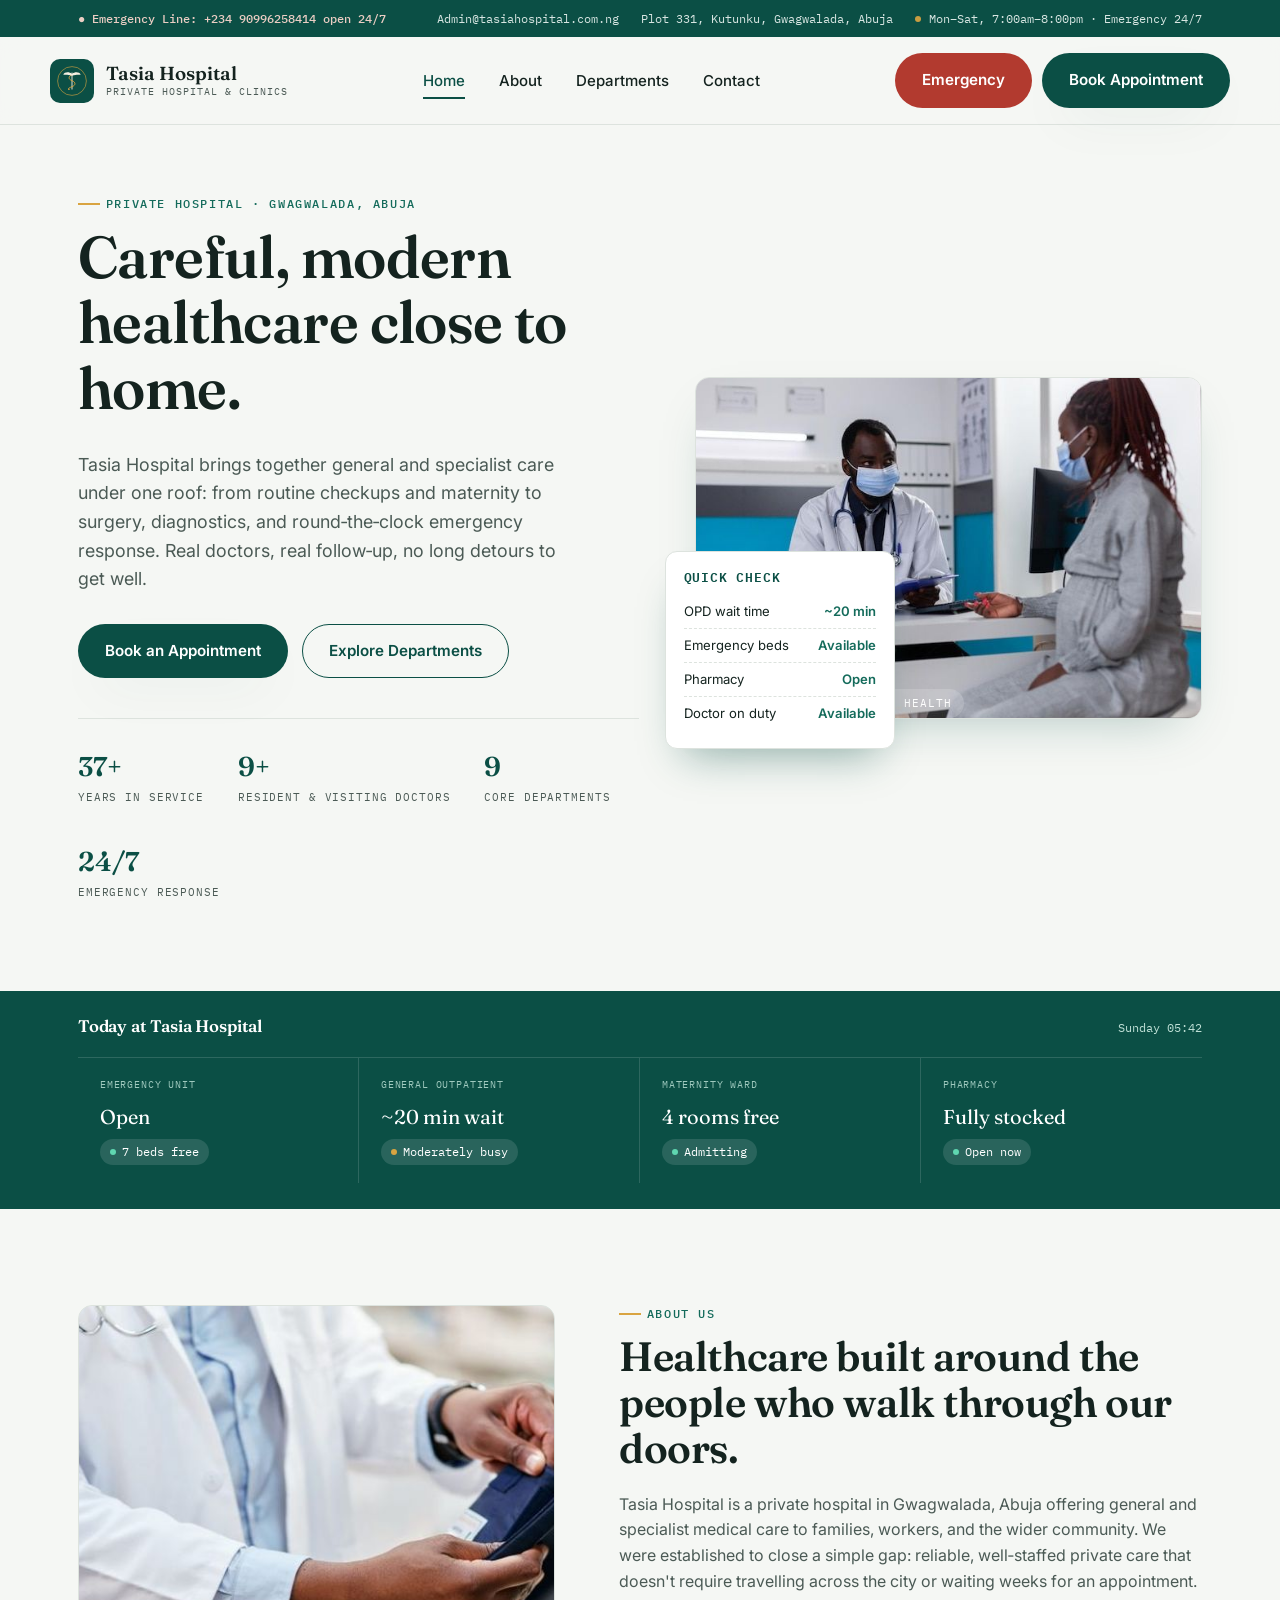
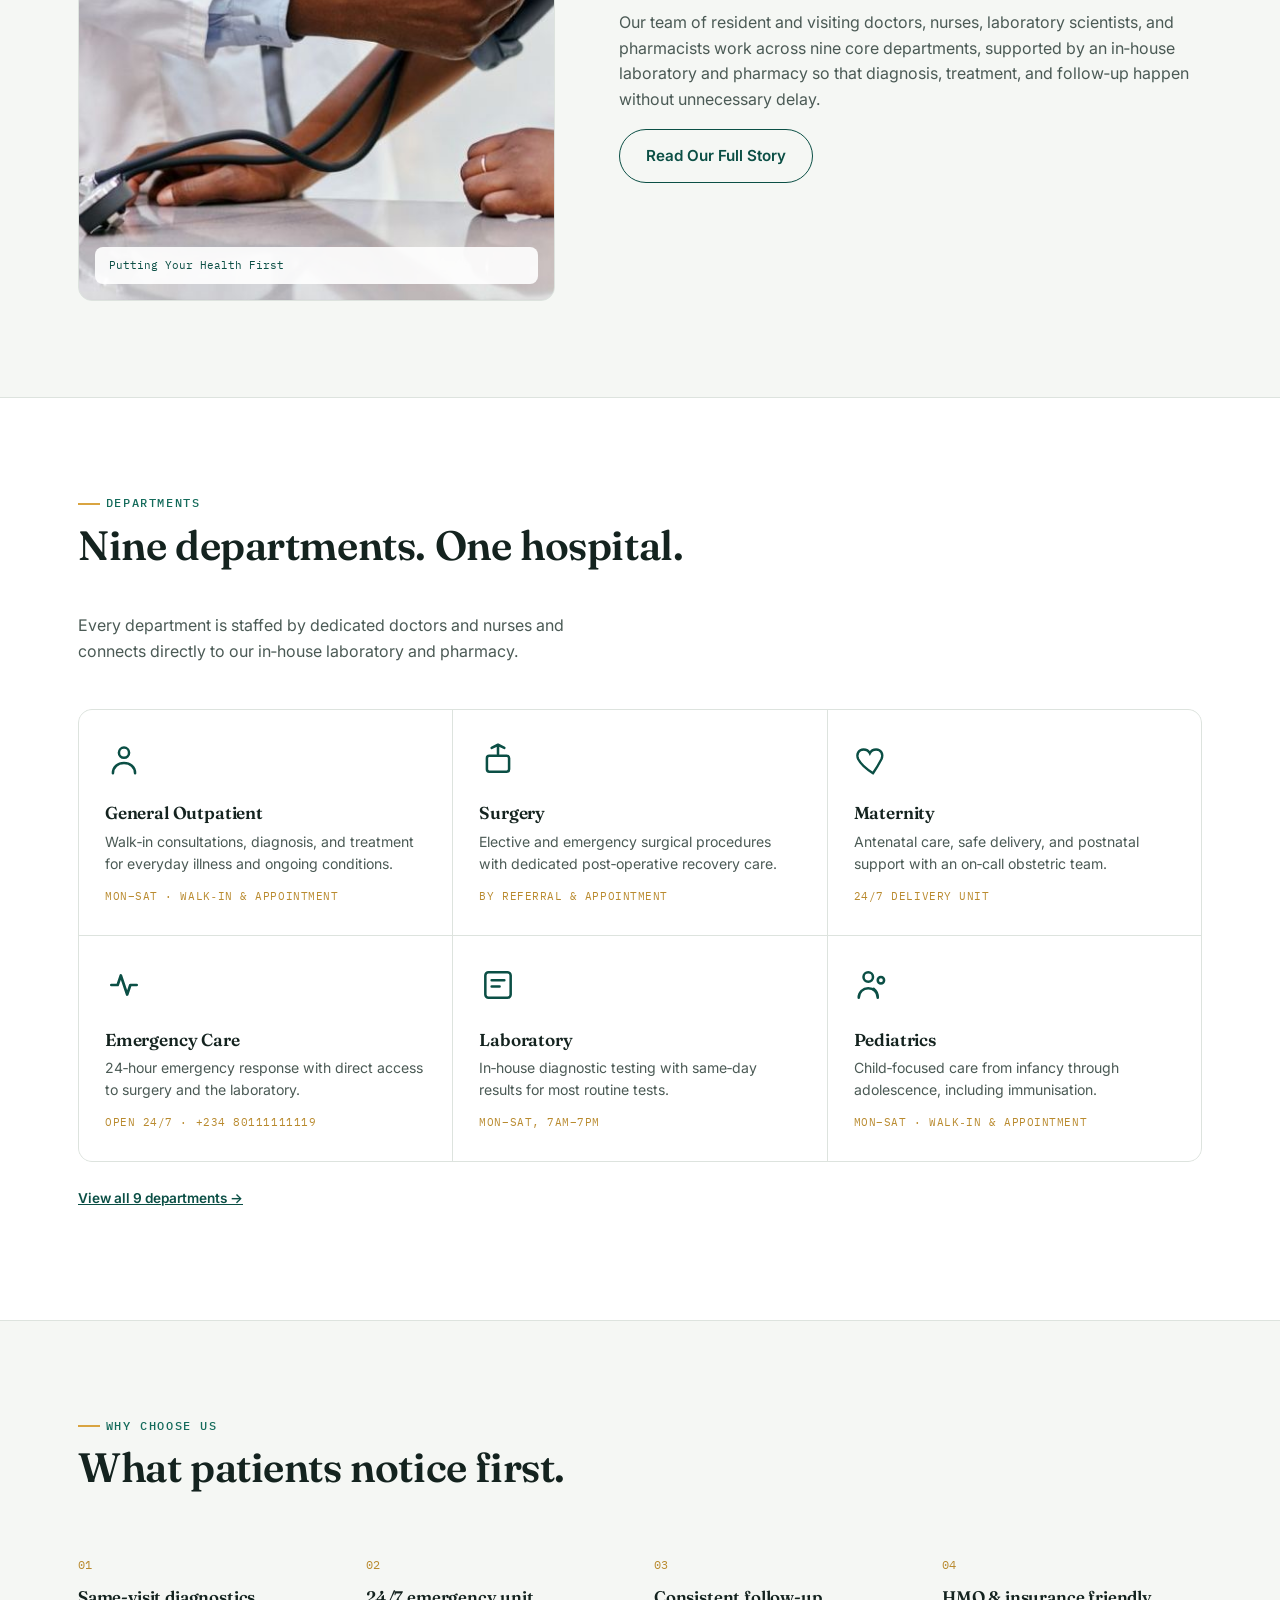
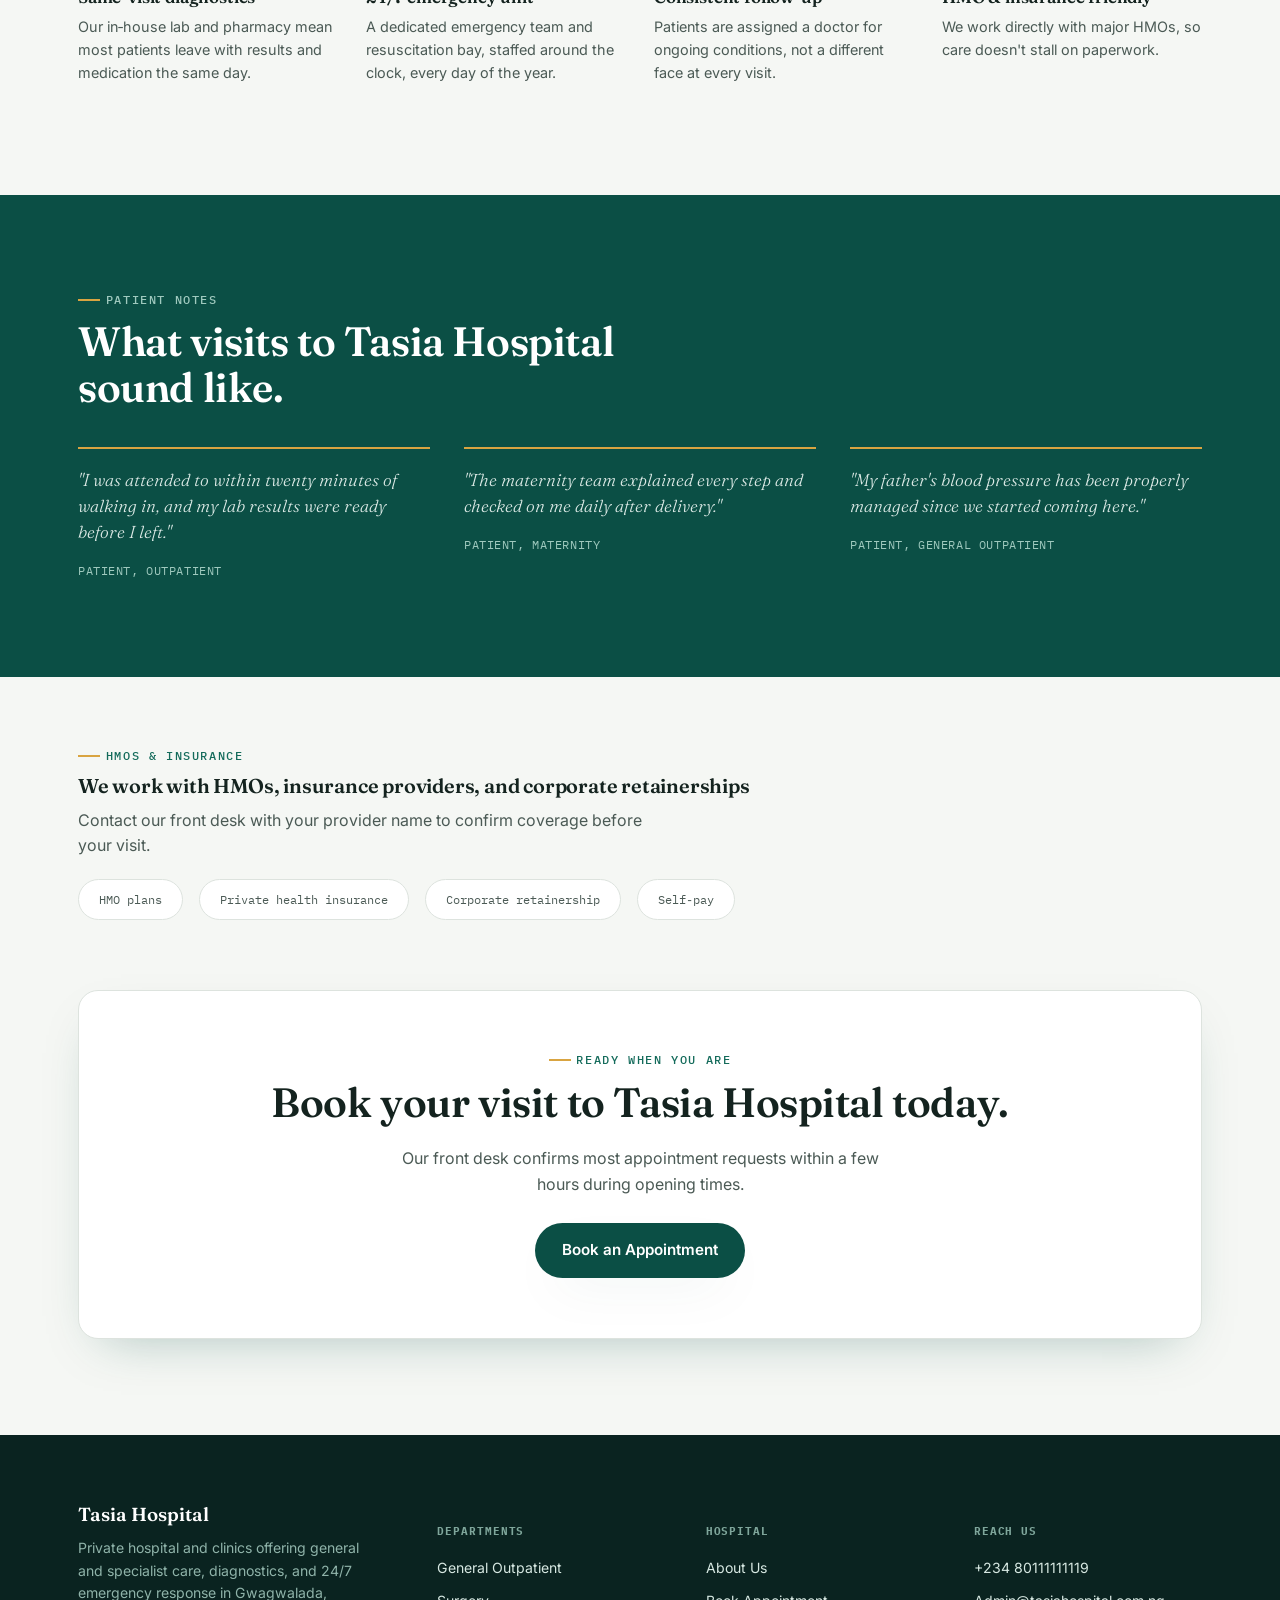
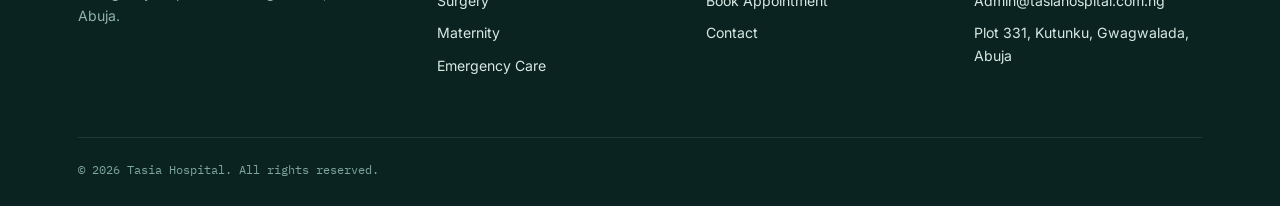
==== index.html @ 65cfa663 "Add files via upload" ====
<!DOCTYPE html>
<html lang="en">
<head>
<meta charset="UTF-8">
<meta name="viewport" content="width=device-width, initial-scale=1.0">
<title>Tasia Hospital  Quality Private Healthcare</title>
<link rel="preconnect" href="https://fonts.googleapis.com">
<link href="https://fonts.googleapis.com/css2?family=Fraunces:ital,opsz,wght@0,9..144,300;0,9..144,500;0,9..144,600;1,9..144,500&family=Inter:wght@400;500;600;700;800&family=IBM+Plex+Mono:wght@400;500&display=swap" rel="stylesheet">
<link rel="icon" type="image/svg+xml" href="images/logo-mark.svg">
<link rel="stylesheet" href="css/style.css">
</head>
<body>

<!-- TOPBAR -->
<div class="topbar">
  <div class="wrap">
    <div class="topbar-item topbar-emergency">● Emergency Line: +234 90996258414 open 24/7</div>
    <div style="display:flex;gap:22px;flex-wrap:wrap;">
      <div class="topbar-item">Admin@tasiahospital.com.ng</div>
      <div class="topbar-item">Plot 331, Kutunku, Gwagwalada, Abuja</div>
      <div class="topbar-item"><span class="dot"></span> Mon–Sat, 7:00am–8:00pm · Emergency 24/7</div>
    </div>
  </div>
</div>
<!-- HEADER -->
<header class="site">
  <div class="wrap nav">
    <div class="brand">
      <div class="brand-mark">
        <img src="images/logo-mark.svg" width="30" height="30" alt="Tasia Hospital logo mark" style="display:block;">
      </div>
      <div class="brand-name">Tasia Hospital<small>Private Hospital &amp; Clinics</small></div>
    </div>
    <nav class="links">
      <a href="index.html" class="active">Home</a>
      <a href="about.html">About</a>
      <a href="departments.html">Departments</a>
      <a href="contact.html">Contact</a>
    </nav>
    <button class="burger" aria-label="Toggle menu"><span></span></button>
    <div class="nav-cta">
      <a class="btn btn-red" href="contact.html">Emergency</a>
      <a class="btn btn-primary" href="contact.html#appointment">Book Appointment</a>
    </div>
  </div>
</header>

<!-- HERO -->
<div class="hero">
  <div class="wrap">
    <div class="hero-grid">
      <div class="hero-copy">
        <div class="eyebrow">Private Hospital · Gwagwalada, Abuja</div>
        <h1>Careful, modern healthcare  close to home.</h1>
        <p class="lead">Tasia Hospital brings together general and specialist care under one roof: from routine checkups and maternity to surgery, diagnostics, and round‑the‑clock emergency response. Real doctors, real follow‑up, no long detours to get well.</p>
        <div class="hero-ctas">
          <a class="btn btn-primary" href="contact.html#appointment">Book an Appointment</a>
          <a class="btn btn-outline" href="departments.html">Explore Departments</a>
        </div>
        <div class="trust-row">
          <div class="trust-item"><div class="num">37+</div><div class="lbl">Years in Service</div></div>
          <div class="trust-item"><div class="num">9+</div><div class="lbl">Resident &amp; Visiting Doctors</div></div>
          <div class="trust-item"><div class="num">9</div><div class="lbl">Core Departments</div></div>
          <div class="trust-item"><div class="num">24/7</div><div class="lbl">Emergency Response</div></div>
        </div>
      </div>

      <div class="hero-visual">
        <div class="hero-card">
          <div class="hero-photo" style="background:none;padding:0;">
            <img src="images/health1.jpg" alt="Illustration of the Tasia Hospital Services" style="position:absolute;inset:0;width:100%;height:100%;object-fit:cover;">
            <span class="tag" style="position:relative;">Tasia Hospital · Best in Health</span>
          </div>
        </div>
        <div class="float-widget">
          <h4>Quick Check</h4>
          <div class="float-row"><span>OPD wait time</span><span class="status-ok">~20 min</span></div>
          <div class="float-row"><span>Emergency beds</span><span class="status-ok">Available</span></div>
          <div class="float-row"><span>Pharmacy</span><span class="status-ok">Open</span></div>
          <div class="float-row"><span>Doctor on duty</span><span class="status-ok">Available</span></div>
        </div>
      </div>
    </div>
  </div>
</div>

<!-- LIVE STATUS STRIP -->
<div class="status-strip">
  <div class="wrap">
    <div class="status-head">
      <h3>Today at Tasia Hospital</h3>
      <div class="clock" id="liveClock">Loading current time…</div>
    </div>
    <div class="status-grid">
      <div class="status-cell">
        <div class="k">Emergency Unit</div>
        <div class="v">Open</div>
        <span class="pill"><span class="dot"></span>7 beds free</span>
      </div>
      <div class="status-cell">
        <div class="k">General Outpatient</div>
        <div class="v">~20 min wait</div>
        <span class="pill busy"><span class="dot"></span>Moderately busy</span>
      </div>
      <div class="status-cell">
        <div class="k">Maternity Ward</div>
        <div class="v">4 rooms free</div>
        <span class="pill"><span class="dot"></span>Admitting</span>
      </div>
      <div class="status-cell">
        <div class="k">Pharmacy</div>
        <div class="v">Fully stocked</div>
        <span class="pill"><span class="dot"></span>Open now</span>
      </div>
    </div>
  </div>
</div>

<!-- ABOUT TEASER -->
<section id="about">
  <div class="wrap about-grid">
    <div class="about-figure">
      <img src="images/health2.jpg" alt="Illustration of a Tasia Hospital patient ward" style="position:absolute;inset:0;width:100%;height:100%;object-fit:cover;">
      <div class="caption">Putting Your Health First</div>
    </div>
    <div>
      <div class="eyebrow">About Us</div>
      <h2>Healthcare built around the people who walk through our doors.</h2>
      <p>Tasia Hospital is a private hospital in Gwagwalada, Abuja offering general and specialist medical care to families, workers, and the wider community. We were established to close a simple gap: reliable, well‑staffed private care that doesn't require travelling across the city or waiting weeks for an appointment.</p>
      <p>Our team of resident and visiting doctors, nurses, laboratory scientists, and pharmacists work across nine core departments, supported by an in‑house laboratory and pharmacy so that diagnosis, treatment, and follow‑up happen without unnecessary delay.</p>
      <a class="btn btn-outline" href="about.html">Read Our Full Story</a>
    </div>
  </div>
</section>

<!-- DEPARTMENTS TEASER -->
<section style="background:var(--surface);border-top:1px solid var(--line);border-bottom:1px solid var(--line);">
  <div class="wrap">
    <div class="section-head">
      <div>
        <div class="eyebrow">Departments</div>
        <h2>Nine departments. One hospital.</h2>
      </div>
      <p>Every department is staffed by dedicated doctors and nurses and connects directly to our in‑house laboratory and pharmacy.</p>
    </div>

    <div class="dept-grid">
      <div class="dept-card">
        <svg class="dept-icon" viewBox="0 0 24 24" fill="none"><circle cx="12" cy="8" r="3.2" stroke="currentColor" stroke-width="1.6"/><path d="M5 21c0-4 3.1-6.5 7-6.5S19 17 19 21" stroke="currentColor" stroke-width="1.6" stroke-linecap="round"/></svg>
        <h4>General Outpatient</h4>
        <p>Walk‑in consultations, diagnosis, and treatment for everyday illness and ongoing conditions.</p>
        <div class="dept-meta">Mon–Sat · Walk‑in &amp; appointment</div>
      </div>
      <div class="dept-card">
        <svg class="dept-icon" viewBox="0 0 24 24" fill="none"><path d="M12 3v6M12 3l4 2M12 3 8 5" stroke="currentColor" stroke-width="1.6" stroke-linecap="round"/><rect x="5" y="10" width="14" height="10" rx="1.5" stroke="currentColor" stroke-width="1.6"/></svg>
        <h4>Surgery</h4>
        <p>Elective and emergency surgical procedures with dedicated post‑operative recovery care.</p>
        <div class="dept-meta">By referral &amp; appointment</div>
      </div>
      <div class="dept-card">
        <svg class="dept-icon" viewBox="0 0 24 24" fill="none"><path d="M12 21s-7-4.35-9.3-8.8C1.2 8.9 3 6 6 6c2 0 3.4 1.2 4 2.4C10.6 7.2 12 6 14 6c3 0 4.8 2.9 3.3 6.2C15 16.65 12 21 12 21z" stroke="currentColor" stroke-width="1.5"/></svg>
        <h4>Maternity</h4>
        <p>Antenatal care, safe delivery, and postnatal support with an on‑call obstetric team.</p>
        <div class="dept-meta">24/7 delivery unit</div>
      </div>
      <div class="dept-card">
        <svg class="dept-icon" viewBox="0 0 24 24" fill="none"><path d="M4 12h4l2-6 4 12 2-6h4" stroke="currentColor" stroke-width="1.7" stroke-linecap="round" stroke-linejoin="round"/></svg>
        <h4>Emergency Care</h4>
        <p>24‑hour emergency response with direct access to surgery and the laboratory.</p>
        <div class="dept-meta">Open 24/7 · +234 80111111119</div>
      </div>
      <div class="dept-card">
        <svg class="dept-icon" viewBox="0 0 24 24" fill="none"><rect x="4" y="4" width="16" height="16" rx="2" stroke="currentColor" stroke-width="1.6"/><path d="M8 9h8M8 13h5" stroke="currentColor" stroke-width="1.6" stroke-linecap="round"/></svg>
        <h4>Laboratory</h4>
        <p>In‑house diagnostic testing with same‑day results for most routine tests.</p>
        <div class="dept-meta">Mon–Sat, 7am–7pm</div>
      </div>
      <div class="dept-card">
        <svg class="dept-icon" viewBox="0 0 24 24" fill="none"><circle cx="9" cy="7" r="3" stroke="currentColor" stroke-width="1.6"/><circle cx="17" cy="9" r="2" stroke="currentColor" stroke-width="1.6"/><path d="M3 20c0-3.5 2.7-6 6-6s6 2.5 6 6M15 20c0-2.4-1-4.4-2.6-5.6" stroke="currentColor" stroke-width="1.6" stroke-linecap="round"/></svg>
        <h4>Pediatrics</h4>
        <p>Child‑focused care from infancy through adolescence, including immunisation.</p>
        <div class="dept-meta">Mon–Sat · Walk‑in &amp; appointment</div>
      </div>
    </div>
    <p style="margin-top:26px;font-size:.85rem;"><a href="departments.html" style="color:var(--teal-900);font-weight:600;text-decoration:underline;">View all 9 departments →</a></p>
  </div>
</section>

<!-- WHY US -->
<section id="why">
  <div class="wrap">
    <div class="section-head">
      <div>
        <div class="eyebrow">Why Choose Us</div>
        <h2>What patients notice first.</h2>
      </div>
    </div>
    <div class="why-grid">
      <div class="why-card">
        <div class="why-num">01</div>
        <h4>Same‑visit diagnostics</h4>
        <p>Our in‑house lab and pharmacy mean most patients leave with results and medication the same day.</p>
      </div>
      <div class="why-card">
        <div class="why-num">02</div>
        <h4>24/7 emergency unit</h4>
        <p>A dedicated emergency team and resuscitation bay, staffed around the clock, every day of the year.</p>
      </div>
      <div class="why-card">
        <div class="why-num">03</div>
        <h4>Consistent follow‑up</h4>
        <p>Patients are assigned a doctor for ongoing conditions, not a different face at every visit.</p>
      </div>
      <div class="why-card">
        <div class="why-num">04</div>
        <h4>HMO &amp; insurance friendly</h4>
        <p>We work directly with major HMOs, so care doesn't stall on paperwork.</p>
      </div>
    </div>
  </div>
</section>

<!-- TESTIMONIALS -->
<section class="test-strip">
  <div class="wrap">
    <div class="eyebrow" style="color:#9FC9BE;">Patient Notes</div>
    <h2 style="color:#fff;max-width:20ch;">What visits to Tasia Hospital sound like.</h2>
    <div class="test-grid" style="margin-top:36px;">
      <div class="test-card">
        <p>"I was attended to within twenty minutes of walking in, and my lab results were ready before I left."</p>
        <div class="test-name"> Patient, Outpatient</div>
      </div>
      <div class="test-card">
        <p>"The maternity team explained every step and checked on me daily after delivery."</p>
        <div class="test-name"> Patient, Maternity</div>
      </div>
      <div class="test-card">
        <p>"My father's blood pressure has been properly managed since we started coming here."</p>
        <div class="test-name"> Patient, General Outpatient</div>
      </div>
    </div>
  </div>
</section>

<!-- INSURANCE -->
<section style="padding:70px 0;">
  <div class="wrap">
    <div class="eyebrow">HMOs &amp; Insurance</div>
    <h3 style="font-weight:600;">We work with HMOs, insurance providers, and corporate retainerships</h3>
    <p style="max-width:60ch;">Contact our front desk with your provider name to confirm coverage before your visit.</p>
    <div class="insure-row">
      <div class="insure-chip">HMO plans</div>
      <div class="insure-chip">Private health insurance</div>
      <div class="insure-chip">Corporate retainership</div>
      <div class="insure-chip">Self‑pay</div>
    </div>
  </div>
</section>

<!-- CTA -->
<section style="padding-top:0;">
  <div class="wrap">
    <div class="appt-block" style="grid-template-columns:1fr;text-align:center;padding:60px 40px;">
      <div>
        <div class="eyebrow" style="justify-content:center;">Ready When You Are</div>
        <h2>Book your visit to Tasia Hospital today.</h2>
        <p style="max-width:50ch;margin:0 auto 26px;">Our front desk confirms most appointment requests within a few hours during opening times.</p>
        <a class="btn btn-primary" href="contact.html#appointment">Book an Appointment</a>
      </div>
    </div>
  </div>
</section>

<!-- FOOTER -->
<footer>
  <div class="wrap">
    <div class="foot-grid">
      <div>
        <div class="brand-name" style="color:#fff;">Tasia Hospital</div>
        <p style="color:#8FB3A9;font-size:.88rem;margin-top:12px;max-width:32ch;">Private hospital and clinics offering general and specialist care, diagnostics, and 24/7 emergency response in Gwagwalada, Abuja.</p>
      </div>
      <div>
        <h5>Departments</h5>
        <a href="departments.html">General Outpatient</a>
        <a href="departments.html">Surgery</a>
        <a href="departments.html">Maternity</a>
        <a href="departments.html">Emergency Care</a>
      </div>
      <div>
        <h5>Hospital</h5>
        <a href="about.html">About Us</a>
        <a href="contact.html#appointment">Book Appointment</a>
        <a href="contact.html">Contact</a>
      </div>
      <div>
        <h5>Reach Us</h5>
        <a href="#">+234 80111111119</a>
        <a href="#">Admin@tasiahospital.com.ng</a>
        <a href="#">Plot 331, Kutunku, Gwagwalada, Abuja</a>
      </div>
    </div>
    <div class="foot-bottom">
      <span>© 2026 Tasia Hospital. All rights reserved.</span>
    </div>
  </div>
</footer>

<script>
  function updateClock(){
    var now = new Date();
    var opts = { weekday:'long', hour:'2-digit', minute:'2-digit' };
    document.getElementById('liveClock').textContent = now.toLocaleString('en-GB', opts);
  }
  updateClock();
  setInterval(updateClock, 30000);
</script>

<script src="js/nav.js"></script>
</body>
</html>
---- css/style.css ----
:root{
    --bg: #F5F7F4;
    --surface: #FFFFFF;
    --ink: #14231F;
    --ink-soft: #4B5A55;
    --teal-900: #0B4F45;
    --teal-800: #0E5E51;
    --teal-700: #146B5B;
    --teal-100: #E4EFEB;
    --gold-500: #D9A441;
    --gold-600: #B98A2E;
    --red-600: #B23A2F;
    --red-100: #F6E6E3;
    --line: #DDE3DE;
    --shadow: 0 20px 50px -25px rgba(11,79,69,0.35);
    --radius: 14px;
  }
  *{box-sizing:border-box;}
  html{scroll-behavior:smooth;}
  body{
    margin:0;
    background:var(--bg);
    color:var(--ink);
    font-family:'Inter',sans-serif;
    font-size:16px;
    line-height:1.6;
  }
  h1,h2,h3,h4{
    font-family:'Fraunces',serif;
    font-weight:600;
    line-height:1.12;
    margin:0 0 .5em;
    letter-spacing:-0.01em;
  }
  h1{font-size:clamp(2.4rem,4.6vw,4rem);}
  h2{font-size:clamp(1.9rem,3.2vw,2.7rem);}
  h3{font-size:1.25rem;}
  p{margin:0 0 1em;color:var(--ink-soft);}
  a{color:inherit;text-decoration:none;}
  img{max-width:100%;display:block;}
  .eyebrow{
    font-family:'IBM Plex Mono',monospace;
    font-size:.72rem;
    letter-spacing:.14em;
    text-transform:uppercase;
    color:var(--teal-700);
    display:flex;
    align-items:center;
    gap:.5em;
    margin-bottom:.9em;
    font-weight:500;
  }
  .eyebrow::before{
    content:"";
    width:22px;height:2px;
    background:var(--gold-500);
    display:inline-block;
  }
  .wrap{max-width:1180px;margin:0 auto;padding:0 28px;}
  section{padding:96px 0;}
  .btn{
    display:inline-flex;align-items:center;gap:.6em;
    padding:14px 26px;border-radius:999px;
    font-weight:600;font-size:.95rem;
    border:1px solid transparent;
    cursor:pointer;transition:transform .15s ease, box-shadow .15s ease, background .15s ease;
  }
  .btn:hover{transform:translateY(-2px);}
  .btn-primary{background:var(--teal-900);color:#fff;box-shadow:var(--shadow);}
  .btn-primary:hover{background:var(--teal-800);}
  .btn-ghost{background:transparent;border-color:rgba(255,255,255,.35);color:inherit;}
  .btn-outline{border-color:var(--teal-900);color:var(--teal-900);}
  .btn-red{background:var(--red-600);color:#fff;}
  .btn-red:hover{background:#9c3128;}

  /* ---------- TOPBAR ---------- */
  .topbar{
    background:var(--teal-900);color:#EAF3F0;
    font-family:'IBM Plex Mono',monospace;
    font-size:.76rem;
  }
  .topbar .wrap{display:flex;justify-content:space-between;align-items:center;gap:20px;padding-top:9px;padding-bottom:9px;flex-wrap:wrap;}
  .topbar-item{display:flex;align-items:center;gap:8px;opacity:.92;}
  .topbar-emergency{color:#FFD9CF;font-weight:500;}
  .dot{width:6px;height:6px;border-radius:50%;background:var(--gold-500);display:inline-block;}

  /* ---------- HEADER ---------- */
  header.site{
    position:sticky;top:0;z-index:50;
    background:rgba(245,247,244,0.9);
    backdrop-filter:blur(10px);
    border-bottom:1px solid var(--line);
  }
  .nav{display:flex;align-items:center;justify-content:space-between;padding:16px 0;}
  .brand{display:flex;align-items:center;gap:12px;}
  .brand-mark{
    width:44px;height:44px;border-radius:10px;
    background:var(--teal-900);
    display:flex;align-items:center;justify-content:center;
    flex-shrink:0;
  }
  .brand-name{font-family:'Fraunces',serif;font-weight:600;font-size:1.18rem;line-height:1.1;}
  .brand-name small{display:block;font-family:'IBM Plex Mono',monospace;font-size:.62rem;letter-spacing:.1em;color:var(--ink-soft);text-transform:uppercase;font-weight:400;margin-top:2px;}
  nav.links{display:flex;gap:34px;align-items:center;}
  nav.links a{font-size:.94rem;font-weight:500;color:var(--ink);position:relative;}
  nav.links a::after{content:"";position:absolute;left:0;bottom:-6px;width:0;height:2px;background:var(--gold-500);transition:width .2s ease;}
  nav.links a:hover::after{width:100%;}
  .nav-cta{display:flex;gap:10px;align-items:center;}
  @media (max-width:920px){ nav.links{display:none;} }

  /* ---------- HERO ---------- */
  .hero{padding:70px 0 0;overflow:hidden;}
  .hero-grid{display:grid;grid-template-columns:1.05fr .95fr;gap:56px;align-items:center;}
  @media (max-width:900px){.hero-grid{grid-template-columns:1fr;}}
  .hero-copy p.lead{font-size:1.12rem;max-width:46ch;}
  .hero-ctas{display:flex;gap:14px;margin:30px 0 40px;flex-wrap:wrap;}
  .trust-row{display:flex;gap:34px;flex-wrap:wrap;border-top:1px solid var(--line);padding-top:26px;}
  .trust-item .num{font-family:'Fraunces',serif;font-size:1.7rem;color:var(--teal-900);font-weight:600;}
  .trust-item .lbl{font-family:'IBM Plex Mono',monospace;font-size:.68rem;letter-spacing:.08em;text-transform:uppercase;color:var(--ink-soft);}

  .hero-visual{position:relative;}
  .hero-card{
    background:var(--surface);border:1px solid var(--line);border-radius:var(--radius);
    box-shadow:var(--shadow);overflow:hidden;
  }
  .hero-photo{
    height:340px;
    background:
      linear-gradient(160deg, rgba(11,79,69,.72), rgba(11,79,69,.35)),
      repeating-linear-gradient(45deg, #cfe0da 0 12px, #c3d7cf 12px 24px);
    display:flex;align-items:flex-end;padding:22px;color:#fff;position:relative;
  }
  .hero-photo .tag{
    font-family:'IBM Plex Mono',monospace;font-size:.68rem;letter-spacing:.08em;
    background:rgba(255,255,255,.16);padding:6px 12px;border-radius:999px;
    text-transform:uppercase;
  }
  .hero-photo-label{position:absolute;top:22px;right:22px;font-family:'IBM Plex Mono',monospace;font-size:.65rem;color:rgba(255,255,255,.75);text-align:right;}

  /* floating quick-check widget */
  .float-widget{
    position:absolute;left:-30px;bottom:-30px;width:230px;
    background:#fff;border:1px solid var(--line);border-radius:12px;padding:18px;
    box-shadow:0 24px 40px -18px rgba(11,79,69,.4);
  }
  @media (max-width:900px){.float-widget{position:static;margin-top:18px;width:auto;}}
  .float-widget h4{font-size:.82rem;margin-bottom:10px;font-family:'IBM Plex Mono',monospace;text-transform:uppercase;letter-spacing:.06em;color:var(--teal-900);}
  .float-row{display:flex;justify-content:space-between;font-size:.82rem;padding:6px 0;border-top:1px dashed var(--line);}
  .float-row:first-of-type{border-top:none;}
  .status-ok{color:var(--teal-700);font-weight:600;}
  .status-warn{color:var(--gold-600);font-weight:600;}

  /* ---------- LIVE STATUS STRIP (signature element) ---------- */
  .status-strip{
    background:var(--teal-900);color:#fff;
    margin-top:90px;
  }
  .status-strip .wrap{padding:26px 28px;}
  .status-head{display:flex;justify-content:space-between;align-items:baseline;flex-wrap:wrap;gap:10px;margin-bottom:20px;}
  .status-head h3{color:#fff;margin:0;font-size:1.05rem;}
  .status-head .clock{font-family:'IBM Plex Mono',monospace;font-size:.75rem;color:#BFE0D6;}
  .status-grid{display:grid;grid-template-columns:repeat(4,1fr);gap:0;border-top:1px solid rgba(255,255,255,.14);}
  @media (max-width:900px){.status-grid{grid-template-columns:repeat(2,1fr);}}
  .status-cell{padding:18px 22px;border-right:1px solid rgba(255,255,255,.14);}
  .status-cell:last-child{border-right:none;}
  .status-cell .k{font-family:'IBM Plex Mono',monospace;font-size:.65rem;letter-spacing:.08em;text-transform:uppercase;color:#9FC9BE;margin-bottom:8px;}
  .status-cell .v{font-family:'Fraunces',serif;font-size:1.25rem;}
  .pill{display:inline-flex;align-items:center;gap:6px;font-size:.78rem;font-family:'IBM Plex Mono',monospace;padding:3px 10px;border-radius:999px;background:rgba(255,255,255,.12);margin-top:6px;}
  .pill .dot{background:#5FD6B0;}
  .pill.busy .dot{background:var(--gold-500);}

  /* ---------- ABOUT ---------- */
  .about-grid{display:grid;grid-template-columns:.9fr 1.1fr;gap:64px;align-items:start;}
  @media (max-width:900px){.about-grid{grid-template-columns:1fr;}}
  .about-figure{
    background:var(--teal-100);border-radius:var(--radius);
    aspect-ratio:4/5;display:flex;align-items:center;justify-content:center;
    border:1px solid var(--line);position:relative;overflow:hidden;
  }
  .about-figure .caption{position:absolute;bottom:16px;left:16px;right:16px;background:rgba(255,255,255,.9);border-radius:8px;padding:10px 14px;font-family:'IBM Plex Mono',monospace;font-size:.68rem;color:var(--teal-900);}
  .value-list{display:grid;grid-template-columns:1fr 1fr;gap:22px;margin-top:30px;}
  @media (max-width:600px){.value-list{grid-template-columns:1fr;}}
  .value-item{border-top:2px solid var(--teal-900);padding-top:12px;}
  .value-item h4{font-family:'Fraunces',serif;font-size:1.02rem;margin-bottom:6px;}
  .value-item p{font-size:.92rem;margin:0;}

  /* ---------- DEPARTMENTS ---------- */
  .section-head{display:flex;justify-content:space-between;align-items:flex-end;gap:24px;margin-bottom:44px;flex-wrap:wrap;}
  .section-head p{max-width:52ch;margin:0;}
  .dept-grid{display:grid;grid-template-columns:repeat(3,1fr);gap:1px;background:var(--line);border:1px solid var(--line);border-radius:var(--radius);overflow:hidden;}
  @media (max-width:900px){.dept-grid{grid-template-columns:repeat(2,1fr);}}
  @media (max-width:600px){.dept-grid{grid-template-columns:1fr;}}
  .dept-card{
    background:var(--surface);padding:30px 26px;
    transition:background .18s ease;
  }
  .dept-card:hover{background:var(--teal-100);}
  .dept-icon{width:38px;height:38px;margin-bottom:18px;color:var(--teal-900);}
  .dept-card h4{font-size:1.08rem;margin-bottom:8px;}
  .dept-card p{font-size:.88rem;margin-bottom:12px;}
  .dept-meta{font-family:'IBM Plex Mono',monospace;font-size:.68rem;color:var(--gold-600);text-transform:uppercase;letter-spacing:.05em;}

  /* ---------- WHY US ---------- */
  .why-grid{display:grid;grid-template-columns:repeat(4,1fr);gap:28px;}
  @media (max-width:900px){.why-grid{grid-template-columns:repeat(2,1fr);}}
  @media (max-width:560px){.why-grid{grid-template-columns:1fr;}}
  .why-card{padding:0;}
  .why-num{font-family:'IBM Plex Mono',monospace;font-size:.72rem;color:var(--gold-600);margin-bottom:14px;}
  .why-card h4{font-size:1.05rem;margin-bottom:8px;}
  .why-card p{font-size:.9rem;}

  /* ---------- DOCTORS ---------- */
  .doc-grid{display:grid;grid-template-columns:repeat(4,1fr);gap:26px;}
  @media (max-width:900px){.doc-grid{grid-template-columns:repeat(2,1fr);}}
  @media (max-width:560px){.doc-grid{grid-template-columns:1fr;}}
  .doc-card{background:var(--surface);border:1px solid var(--line);border-radius:var(--radius);overflow:hidden;}
  .doc-photo{
    aspect-ratio:1/1;
    background:linear-gradient(150deg,var(--teal-100),#fff);
    display:flex;align-items:center;justify-content:center;
    color:var(--teal-700);
  }
  .doc-info{padding:18px 20px 22px;}
  .doc-info h4{margin-bottom:2px;font-size:1rem;}
  .doc-role{font-family:'IBM Plex Mono',monospace;font-size:.7rem;color:var(--teal-700);text-transform:uppercase;letter-spacing:.05em;margin-bottom:10px;display:block;}
  .doc-info p{font-size:.85rem;margin:0;}

  /* ---------- TESTIMONIALS ---------- */
  .test-strip{background:var(--teal-900);color:#fff;}
  .test-grid{display:grid;grid-template-columns:repeat(3,1fr);gap:34px;}
  @media (max-width:900px){.test-grid{grid-template-columns:1fr;}}
  .test-card{border-top:2px solid var(--gold-500);padding-top:18px;}
  .test-card p{color:#DCEAE6;font-family:'Fraunces',serif;font-size:1.08rem;font-weight:300;font-style:italic;line-height:1.5;}
  .test-name{font-family:'IBM Plex Mono',monospace;font-size:.72rem;color:#9FC9BE;text-transform:uppercase;letter-spacing:.05em;margin-top:14px;}

  /* ---------- INSURANCE ---------- */
  .insure-row{display:flex;gap:16px;flex-wrap:wrap;margin-top:20px;}
  .insure-chip{
    border:1px solid var(--line);border-radius:999px;
    padding:10px 20px;font-family:'IBM Plex Mono',monospace;font-size:.75rem;
    background:var(--surface);color:var(--ink-soft);
  }

  /* ---------- APPOINTMENT ---------- */
  .appt-block{
    background:var(--surface);border:1px solid var(--line);border-radius:20px;
    padding:54px;display:grid;grid-template-columns:.9fr 1.1fr;gap:50px;box-shadow:var(--shadow);
  }
  @media (max-width:900px){.appt-block{grid-template-columns:1fr;padding:34px 26px;}}
  .form-grid{display:grid;grid-template-columns:1fr 1fr;gap:16px;}
  @media (max-width:560px){.form-grid{grid-template-columns:1fr;}}
  .field{display:flex;flex-direction:column;gap:6px;grid-column:span 1;}
  .field.full{grid-column:1/-1;}
  .field label{font-family:'IBM Plex Mono',monospace;font-size:.68rem;text-transform:uppercase;letter-spacing:.06em;color:var(--ink-soft);}
  .field input,.field select,.field textarea{
    border:1px solid var(--line);border-radius:8px;padding:11px 13px;
    font-family:'Inter',sans-serif;font-size:.92rem;background:#fbfcfb;color:var(--ink);
  }
  .field textarea{resize:vertical;min-height:80px;}

  /* ---------- FAQ ---------- */
  .faq-item{border-top:1px solid var(--line);padding:22px 0;}
  .faq-item:last-child{border-bottom:1px solid var(--line);}
  .faq-q{display:flex;justify-content:space-between;align-items:center;cursor:pointer;font-family:'Fraunces',serif;font-size:1.05rem;font-weight:500;}
  .faq-plus{font-family:'IBM Plex Mono',monospace;color:var(--teal-700);font-size:1.1rem;}
  .faq-a{max-height:0;overflow:hidden;transition:max-height .25s ease;}
  .faq-item.open .faq-a{max-height:200px;margin-top:12px;}

  /* ---------- CONTACT ---------- */
  .contact-grid{display:grid;grid-template-columns:1fr 1fr;gap:50px;}
  @media (max-width:900px){.contact-grid{grid-template-columns:1fr;}}
  .contact-card{background:var(--surface);border:1px solid var(--line);border-radius:var(--radius);padding:26px;margin-bottom:16px;}
  .contact-card .k{font-family:'IBM Plex Mono',monospace;font-size:.68rem;text-transform:uppercase;letter-spacing:.07em;color:var(--teal-700);margin-bottom:6px;}
  .map-placeholder{
    background:repeating-linear-gradient(45deg,#e7ede9 0 14px,#dde6e0 14px 28px);
    border:1px solid var(--line);border-radius:var(--radius);
    height:100%;min-height:340px;display:flex;align-items:center;justify-content:center;
    font-family:'IBM Plex Mono',monospace;font-size:.78rem;color:var(--ink-soft);text-align:center;padding:20px;
  }

  /* ---------- FOOTER ---------- */
  footer{background:#0A2320;color:#BFD6CF;padding:70px 0 26px;}
  .foot-grid{display:grid;grid-template-columns:1.4fr 1fr 1fr 1fr;gap:40px;margin-bottom:50px;}
  @media (max-width:900px){.foot-grid{grid-template-columns:1fr 1fr;}}
  .foot-grid h5{font-family:'IBM Plex Mono',monospace;font-size:.7rem;letter-spacing:.08em;text-transform:uppercase;color:#7FA69B;margin-bottom:16px;}
  .foot-grid a{display:block;font-size:.88rem;margin-bottom:10px;color:#D7E8E2;}
  .foot-grid a:hover{color:#fff;}
  .foot-bottom{border-top:1px solid rgba(255,255,255,.1);padding-top:22px;display:flex;justify-content:space-between;flex-wrap:wrap;gap:10px;font-size:.78rem;color:#7FA69B;font-family:'IBM Plex Mono',monospace;}

  .placeholder-flag{
    display:inline-block;background:var(--red-100);color:var(--red-600);
    font-family:'IBM Plex Mono',monospace;font-size:.62rem;text-transform:uppercase;
    padding:2px 7px;border-radius:5px;letter-spacing:.05em;margin-left:6px;vertical-align:middle;
  }

/* ---------- INNER PAGE HEADER ---------- */
.page-header{
  padding:64px 0 54px;
  border-bottom:1px solid var(--line);
  background:
    linear-gradient(180deg, var(--teal-100) 0%, var(--bg) 100%);
}
.page-header .crumbs{
  font-family:'IBM Plex Mono',monospace;font-size:.72rem;
  color:var(--teal-700);text-transform:uppercase;letter-spacing:.06em;
  margin-bottom:14px;display:flex;gap:8px;align-items:center;
}
.page-header .crumbs a{color:var(--teal-700);}
.page-header .crumbs span{opacity:.5;}
.page-header h1{font-size:clamp(2rem,3.6vw,3rem);max-width:22ch;}
.page-header p.lead{max-width:56ch;font-size:1.05rem;margin-top:10px;}

nav.links a.active{color:var(--teal-900);}
nav.links a.active::after{width:100%;background:var(--teal-900);}

/* ---------- STAT BAND (About) ---------- */
.stat-band{
  display:grid;grid-template-columns:repeat(4,1fr);
  border:1px solid var(--line);border-radius:var(--radius);overflow:hidden;
  background:var(--surface);margin:50px 0;
}
@media (max-width:800px){.stat-band{grid-template-columns:repeat(2,1fr);}}
.stat-cell{padding:28px 24px;border-right:1px solid var(--line);}
.stat-cell:last-child{border-right:none;}
.stat-cell .num{font-family:'Fraunces',serif;font-size:2rem;color:var(--teal-900);font-weight:600;}
.stat-cell .lbl{font-family:'IBM Plex Mono',monospace;font-size:.68rem;text-transform:uppercase;letter-spacing:.06em;color:var(--ink-soft);margin-top:6px;}

/* ---------- TIMELINE (About) ---------- */
.timeline{border-left:2px solid var(--line);padding-left:30px;margin-top:10px;}
.timeline-item{position:relative;padding-bottom:34px;}
.timeline-item::before{
  content:"";position:absolute;left:-36px;top:4px;width:10px;height:10px;border-radius:50%;
  background:var(--gold-500);border:2px solid var(--bg);
}
.timeline-item .yr{font-family:'IBM Plex Mono',monospace;font-size:.72rem;color:var(--teal-700);text-transform:uppercase;letter-spacing:.06em;margin-bottom:4px;}
.timeline-item h4{font-size:1.02rem;margin-bottom:4px;}
.timeline-item p{font-size:.9rem;margin:0;max-width:52ch;}

/* ---------- DEPARTMENT DETAIL PAGE ---------- */
.dept-detail{
  display:grid;grid-template-columns:.85fr 1.15fr;gap:0;
  border:1px solid var(--line);border-radius:var(--radius);overflow:hidden;background:var(--surface);
  margin-bottom:26px;
}
@media (max-width:800px){.dept-detail{grid-template-columns:1fr;}}
.dept-detail-visual{
  background:var(--teal-100);display:flex;align-items:center;justify-content:center;
  min-height:200px;color:var(--teal-800);position:relative;
}
.dept-detail-visual .lab{position:absolute;bottom:14px;left:14px;font-family:'IBM Plex Mono',monospace;font-size:.65rem;background:rgba(255,255,255,.85);padding:4px 10px;border-radius:6px;color:var(--teal-900);}
.dept-detail-body{padding:32px 34px;}
.dept-detail-body .tagrow{display:flex;gap:8px;flex-wrap:wrap;margin:14px 0 6px;}
.dept-tag{font-family:'IBM Plex Mono',monospace;font-size:.68rem;background:var(--teal-100);color:var(--teal-900);padding:5px 11px;border-radius:999px;}
.dept-detail-body ul{margin:14px 0 0;padding-left:18px;color:var(--ink-soft);font-size:.92rem;}
.dept-detail-body li{margin-bottom:6px;}

/* ---------- CONTACT PAGE EXTRA ---------- */
.contact-hero-strip{
  display:grid;grid-template-columns:repeat(3,1fr);gap:1px;background:var(--line);
  border:1px solid var(--line);border-radius:var(--radius);overflow:hidden;margin-bottom:60px;
}
@media (max-width:800px){.contact-hero-strip{grid-template-columns:1fr;}}
.contact-hero-cell{background:var(--surface);padding:26px 24px;}
.contact-hero-cell .k{font-family:'IBM Plex Mono',monospace;font-size:.68rem;text-transform:uppercase;letter-spacing:.06em;color:var(--teal-700);margin-bottom:8px;}
.contact-hero-cell .v{font-family:'Fraunces',serif;font-size:1.15rem;}

/* ---------- MOBILE NAV ---------- */
.burger{
  display:none;
  width:40px;height:40px;border-radius:8px;border:1px solid var(--line);
  background:var(--surface);align-items:center;justify-content:center;
  cursor:pointer;flex-shrink:0;
}
.burger span, .burger span::before, .burger span::after{
  content:"";display:block;width:18px;height:2px;background:var(--ink);position:relative;
  transition:transform .2s ease, opacity .2s ease;
}
.burger span::before{position:absolute;top:-6px;}
.burger span::after{position:absolute;top:6px;}
.burger.open span{background:transparent;}
.burger.open span::before{transform:rotate(45deg);top:0;}
.burger.open span::after{transform:rotate(-45deg);top:0;}

@media (max-width:920px){
  .burger{display:flex;order:3;}
  .nav-cta .btn-red{display:none;}
  .nav-cta .btn-primary{padding:11px 18px;font-size:.85rem;}
  nav.links{
    display:flex;flex-direction:column;align-items:flex-start;gap:0;
    position:absolute;top:100%;left:0;right:0;
    background:var(--surface);border-bottom:1px solid var(--line);
    max-height:0;overflow:hidden;
    transition:max-height .25s ease;
    padding:0 28px;
  }
  nav.links.open{max-height:340px;padding:10px 28px 20px;}
  nav.links a{width:100%;padding:12px 0;border-bottom:1px solid var(--line);}
  nav.links a:last-child{border-bottom:none;}
  header.site .nav{position:relative;}
}
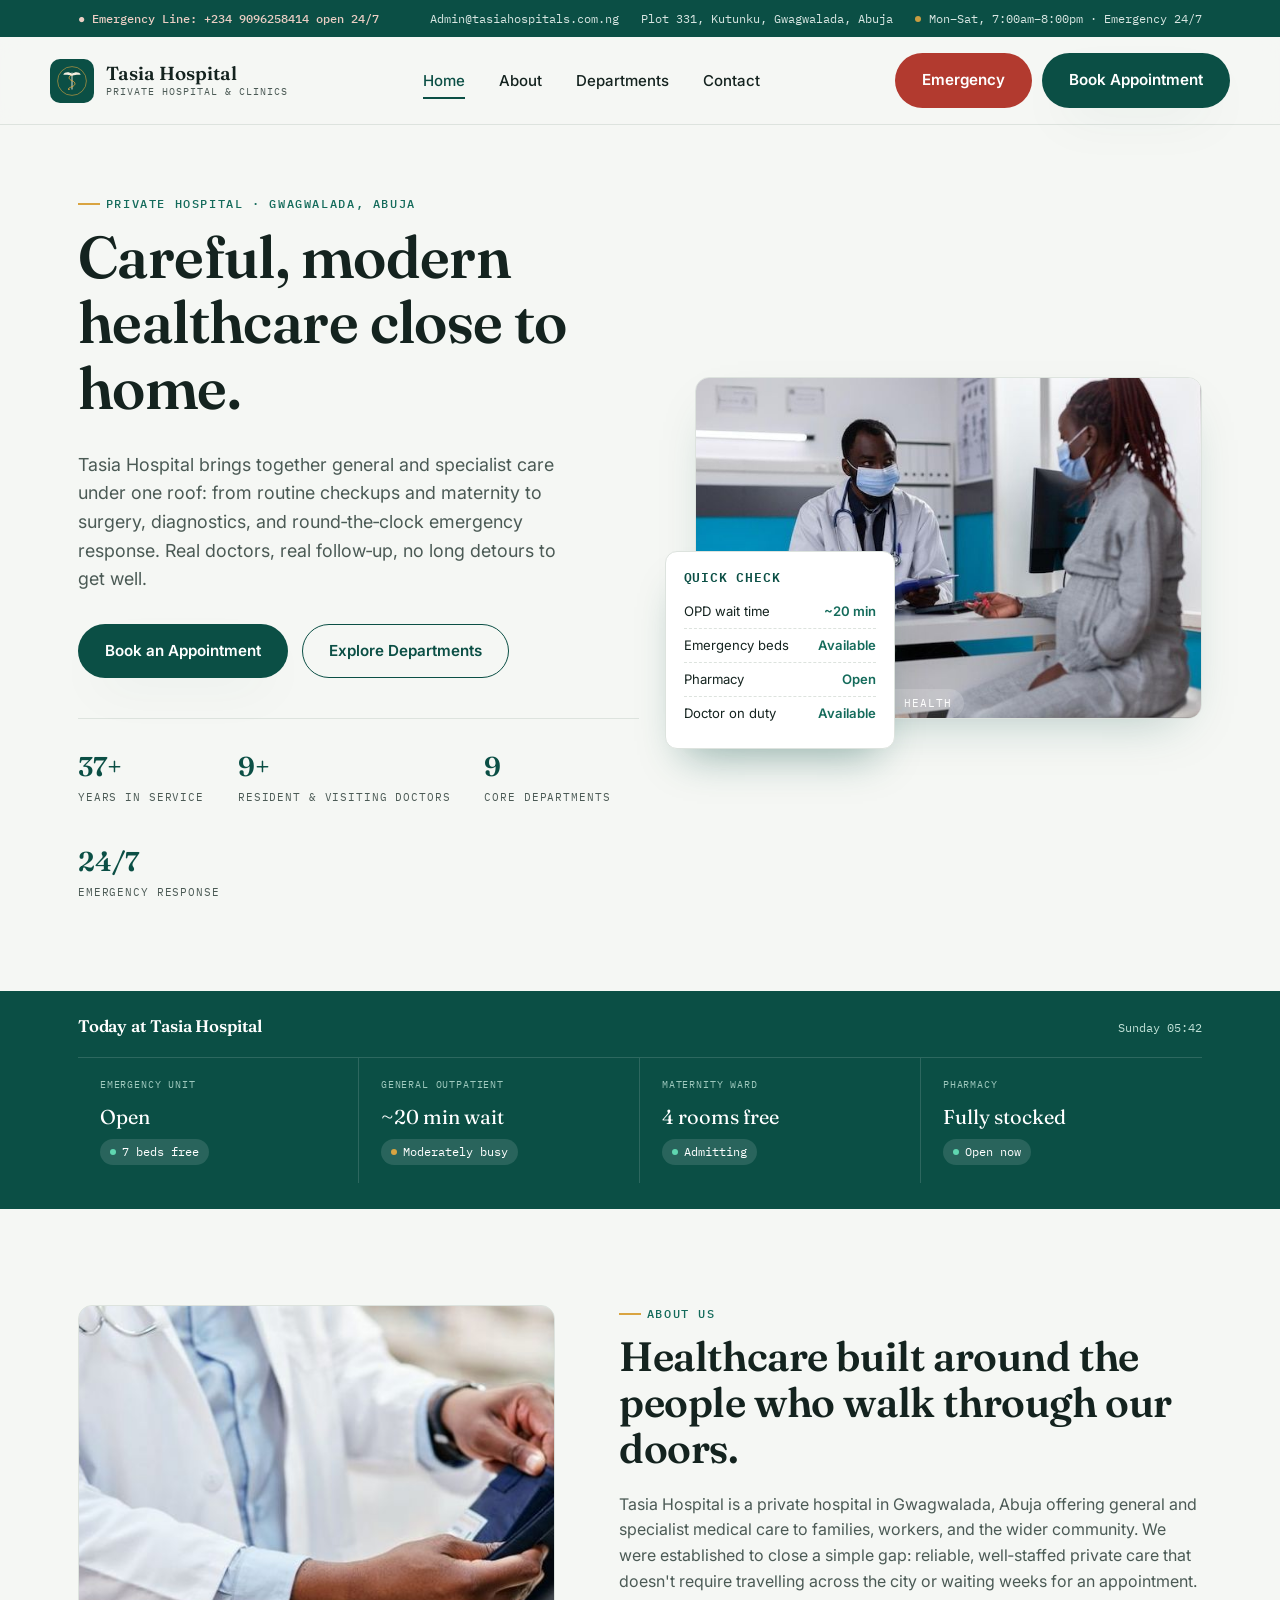
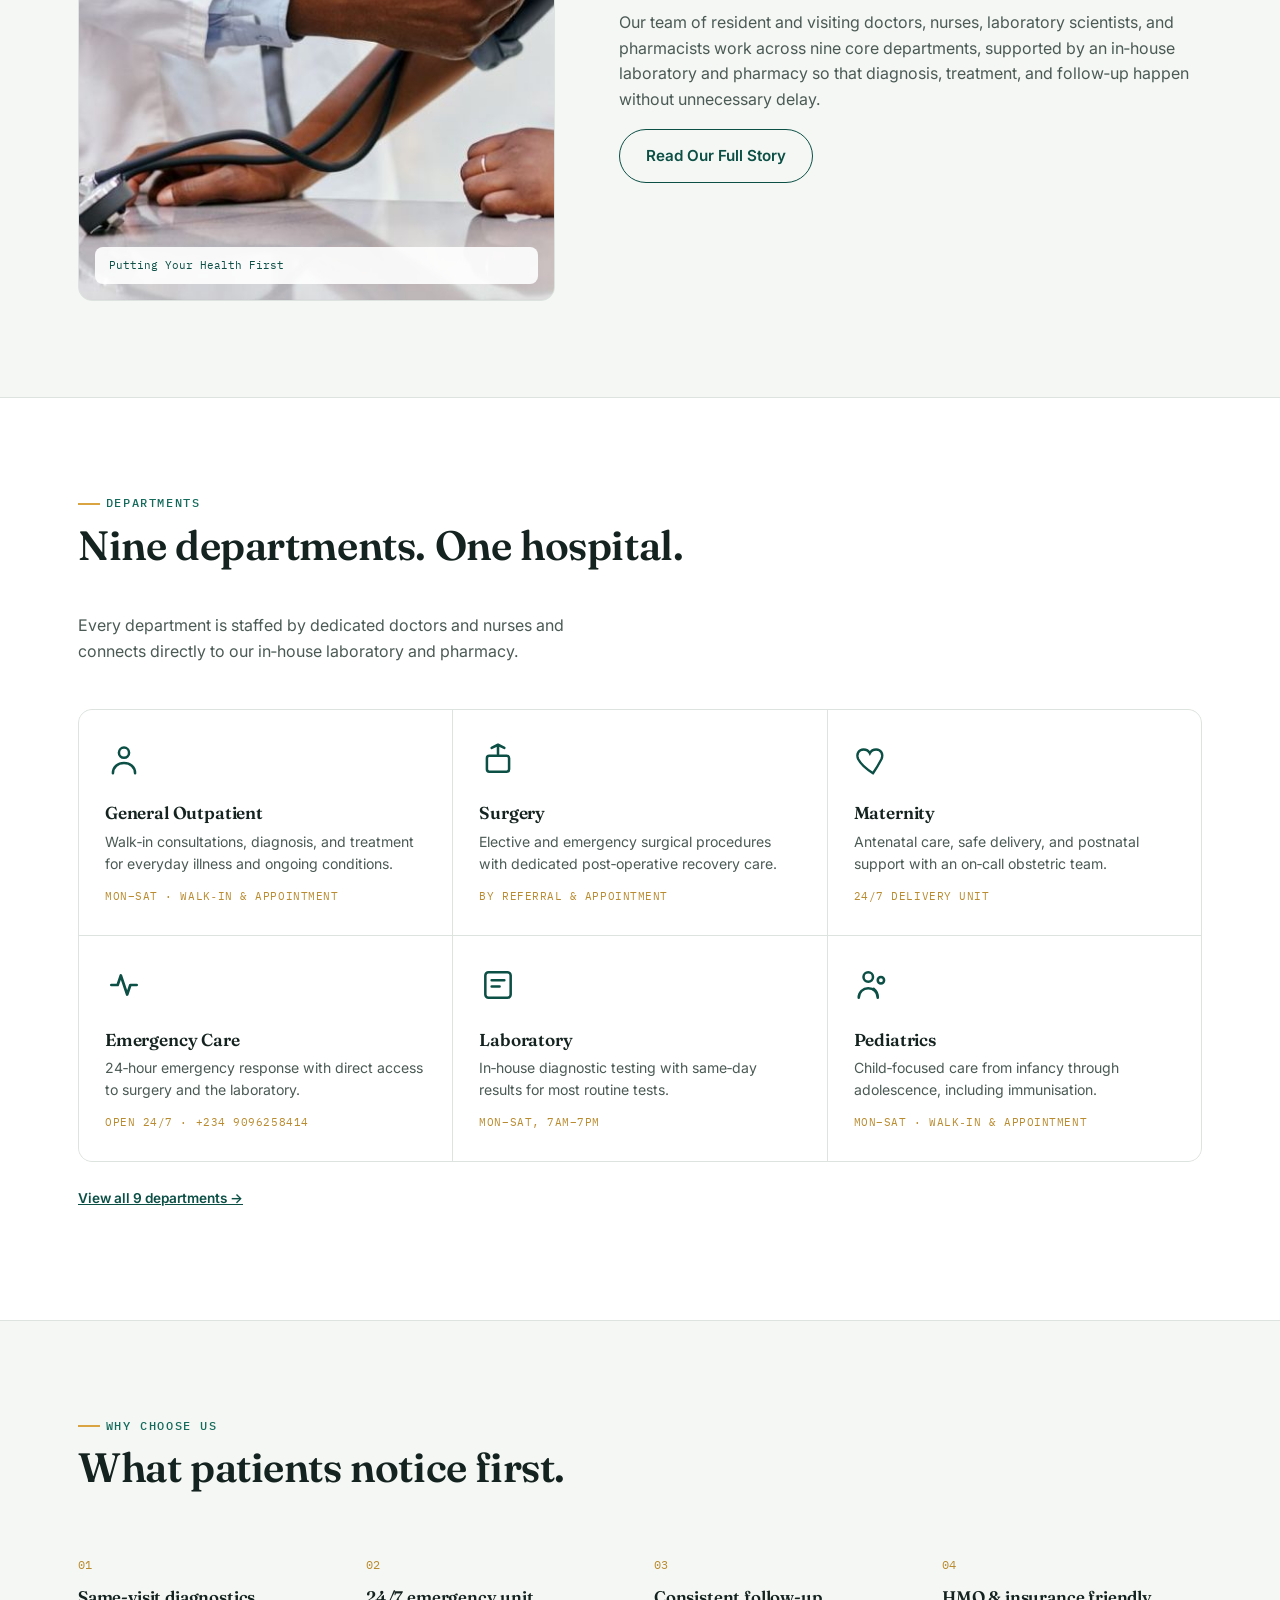
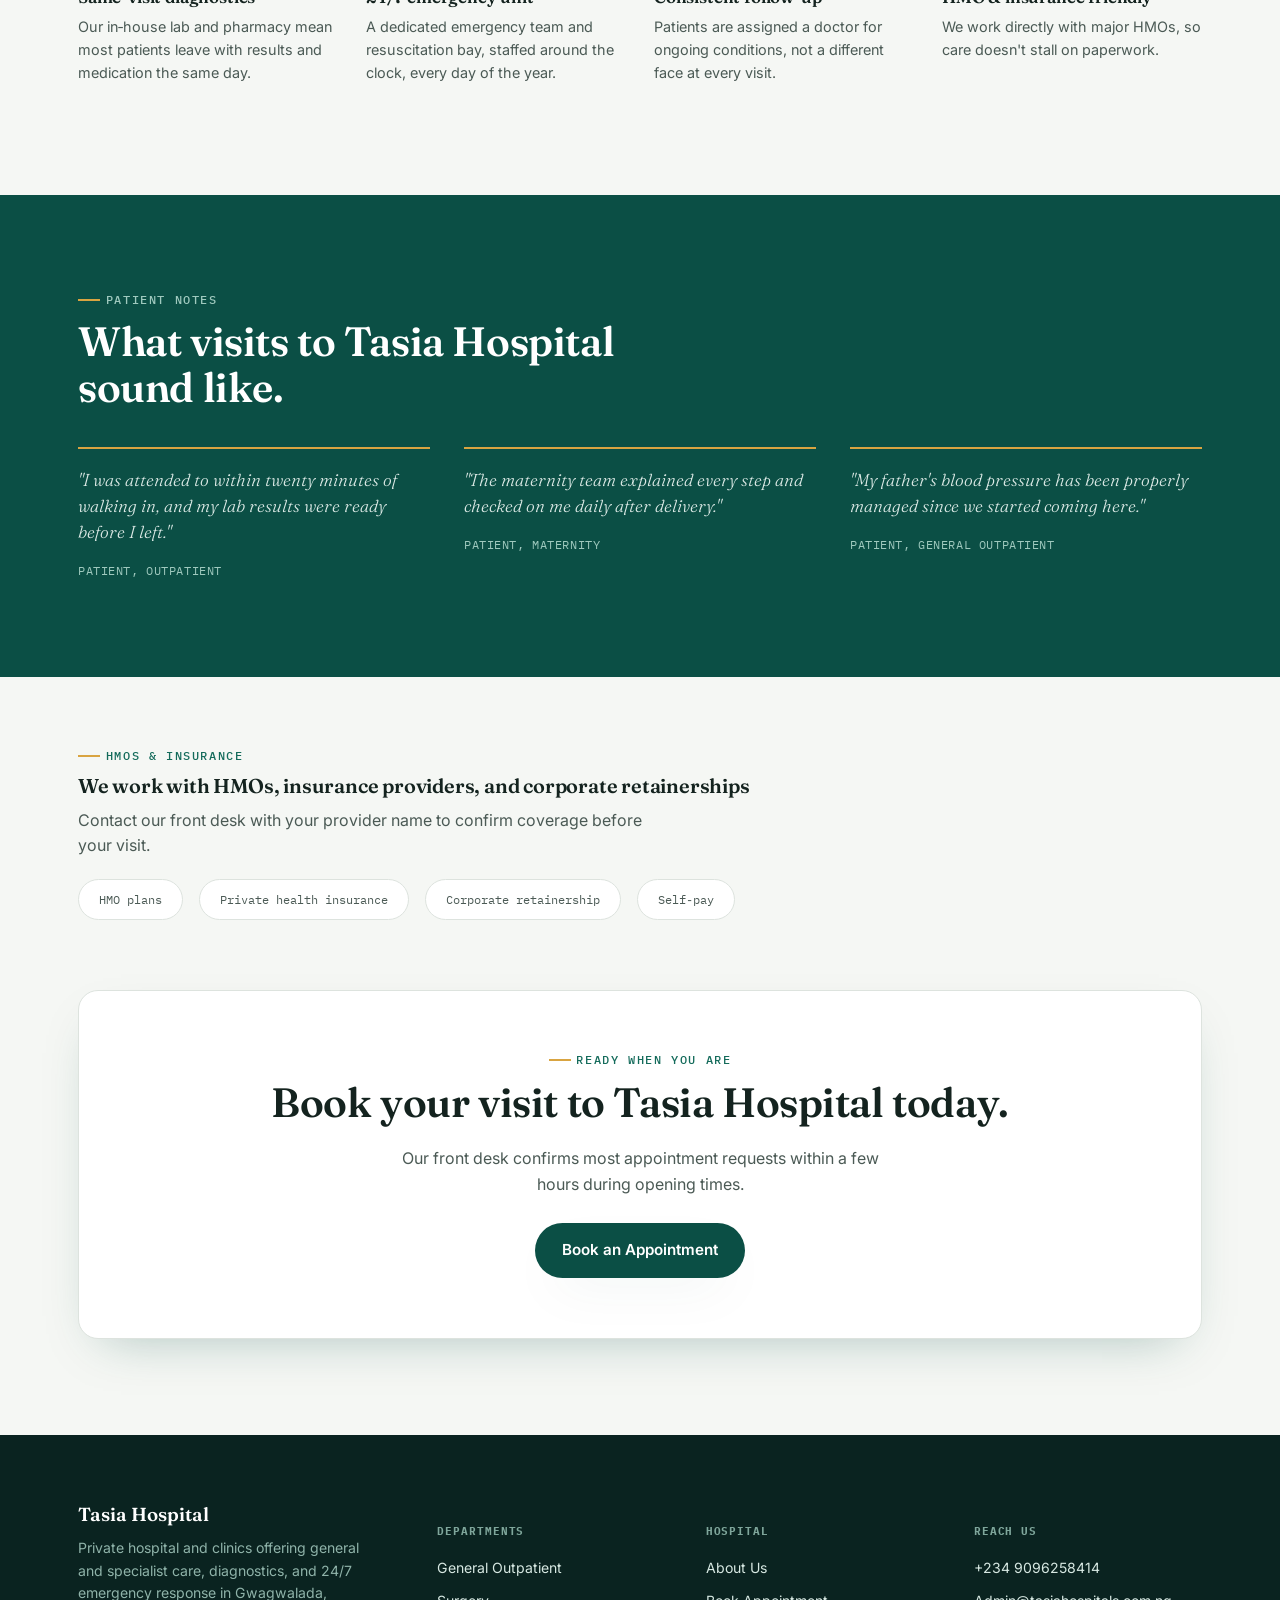
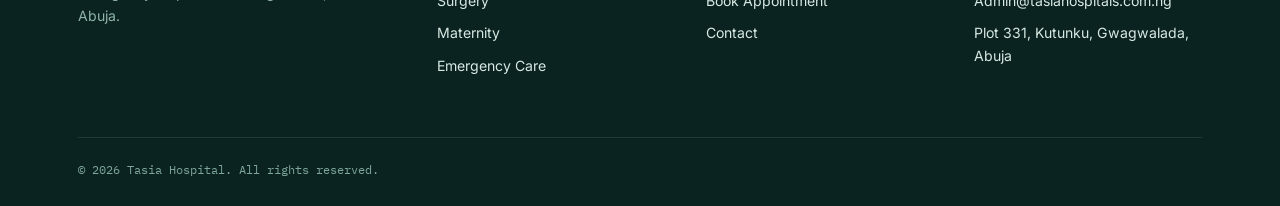
==== commit 5b7bc2ca: "new" ====
--- a/index.html
+++ b/index.html
@@ -14,9 +14,9 @@
 <!-- TOPBAR -->
 <div class="topbar">
   <div class="wrap">
-    <div class="topbar-item topbar-emergency">● Emergency Line: +234 90996258414 open 24/7</div>
+    <div class="topbar-item topbar-emergency">● Emergency Line: +234 9096258414 open 24/7</div>
     <div style="display:flex;gap:22px;flex-wrap:wrap;">
-      <div class="topbar-item">Admin@tasiahospital.com.ng</div>
+      <div class="topbar-item">Admin@tasiahospitals.com.ng</div>
       <div class="topbar-item">Plot 331, Kutunku, Gwagwalada, Abuja</div>
       <div class="topbar-item"><span class="dot"></span> Mon–Sat, 7:00am–8:00pm · Emergency 24/7</div>
     </div>
@@ -167,7 +167,7 @@
         <svg class="dept-icon" viewBox="0 0 24 24" fill="none"><path d="M4 12h4l2-6 4 12 2-6h4" stroke="currentColor" stroke-width="1.7" stroke-linecap="round" stroke-linejoin="round"/></svg>
         <h4>Emergency Care</h4>
         <p>24‑hour emergency response with direct access to surgery and the laboratory.</p>
-        <div class="dept-meta">Open 24/7 · +234 80111111119</div>
+        <div class="dept-meta">Open 24/7 · +234 9096258414</div>
       </div>
       <div class="dept-card">
         <svg class="dept-icon" viewBox="0 0 24 24" fill="none"><rect x="4" y="4" width="16" height="16" rx="2" stroke="currentColor" stroke-width="1.6"/><path d="M8 9h8M8 13h5" stroke="currentColor" stroke-width="1.6" stroke-linecap="round"/></svg>
@@ -294,8 +294,8 @@
       </div>
       <div>
         <h5>Reach Us</h5>
-        <a href="#">+234 80111111119</a>
-        <a href="#">Admin@tasiahospital.com.ng</a>
+        <a href="#">+234 9096258414</a>
+        <a href="#">Admin@tasiahospitals.com.ng</a>
         <a href="#">Plot 331, Kutunku, Gwagwalada, Abuja</a>
       </div>
     </div>
